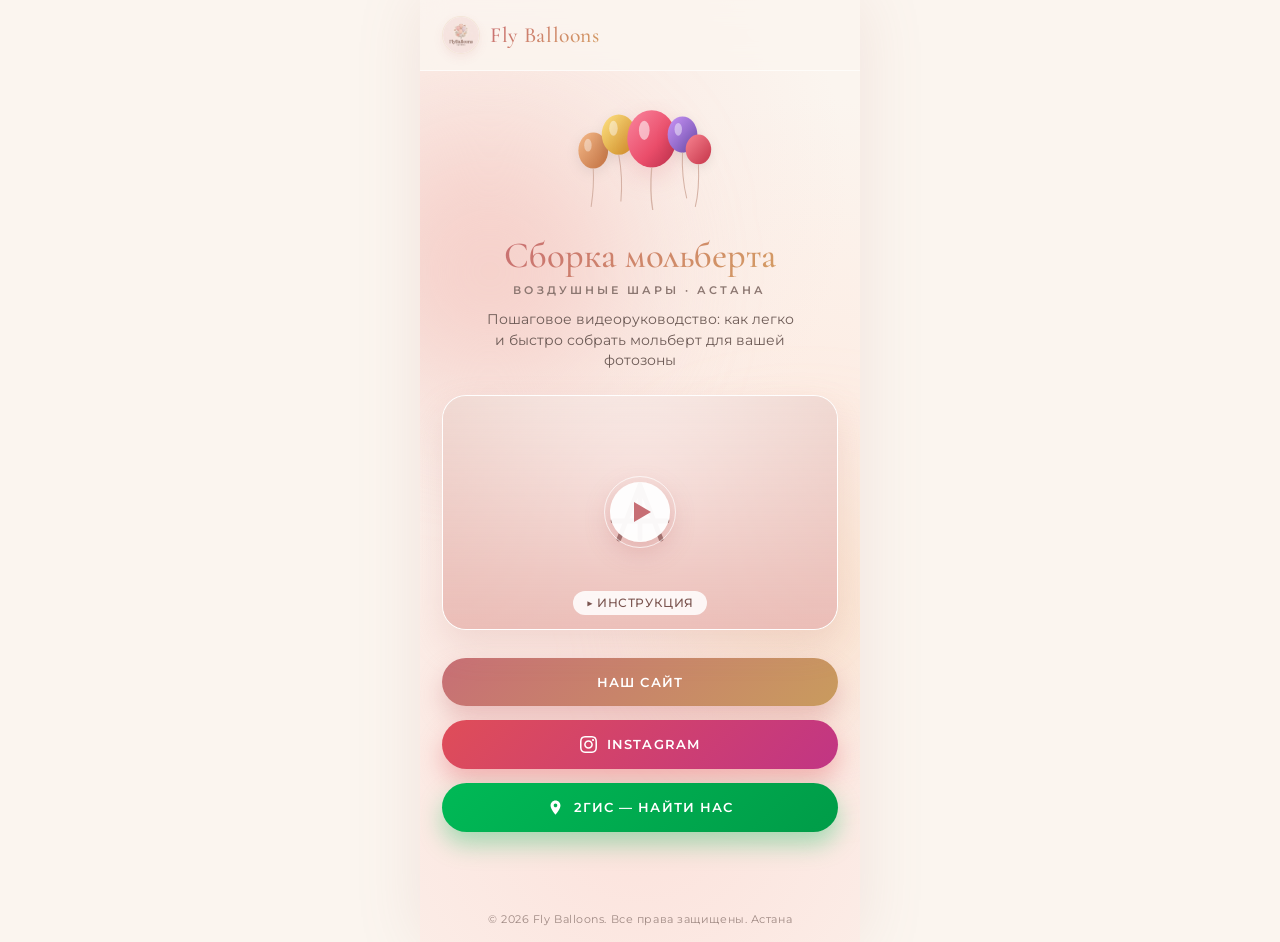
==== Gaid/index.html @ ce56273e "Add Gaid site for GitHub Pages Co-authored-by: Copilot <223556219+Copilot@users.noreply.github.com>" ====
<!DOCTYPE html>
<html lang="ru">
<head>
  <meta charset="UTF-8" />
  <meta name="viewport" content="width=device-width, initial-scale=1.0, maximum-scale=1.0, user-scalable=no" />
  <title>Fly Balloons — Сборка мольберта | Астана</title>

  <!-- Google Fonts: Cormorant Garamond (Luxury Serif) + Montserrat / Inter (Clean Sans) -->
  <link rel="preconnect" href="https://fonts.googleapis.com">
  <link rel="preconnect" href="https://fonts.gstatic.com" crossorigin>
  <link href="https://fonts.googleapis.com/css2?family=Cormorant+Garamond:ital,wght@0,400;0,500;0,600;1,400&family=Montserrat:wght@300;400;500;600&display=swap" rel="stylesheet">

  <style>
    :root {
      --bg-cream: #fbf5ef;
      --bg-blush: #f8dfdc;
      --bg-peach: #fcebe4;
      --text-dark: #3e3230;
      --text-muted: #8c7771;
      --gold-gradient: linear-gradient(135deg, #c96f72 0%, #d49c63 100%);
      --btn-primary: linear-gradient(135deg, #c76f75 0%, #c99b5e 100%);
      --btn-insta: linear-gradient(135deg, #df4d58 0%, #c13584 100%);
      --btn-gis: linear-gradient(135deg, #00b956 0%, #009c48 100%);
      --card-glass: rgba(255, 255, 255, 0.55);
      --card-border: rgba(255, 255, 255, 0.85);
      --shadow-soft: 0 14px 30px rgba(199, 111, 117, 0.18);
    }

    * {
      box-sizing: border-box;
      margin: 0;
      padding: 0;
      -webkit-tap-highlight-color: transparent;
    }

    body {
      font-family: 'Montserrat', sans-serif;
      background-color: var(--bg-cream);
      color: var(--text-dark);
      min-height: 100vh;
      display: flex;
      justify-content: center;
      align-items: flex-start;
      overflow-x: hidden;
    }

    /* Outer Wrapper for Smartphone Canvas (Fluid on mobile, centered frame on desktop) */
    .mobile-screen {
      width: 100%;
      max-width: 440px;
      min-height: 100vh;
      position: relative;
      background: radial-gradient(circle at 10% 20%, #fae5df 0%, transparent 45%),
                  radial-gradient(circle at 90% 45%, #fdece3 0%, transparent 50%),
                  radial-gradient(circle at 50% 85%, #fce2dc 0%, #fbf5ef 60%);
      background-color: var(--bg-cream);
      box-shadow: 0 0 60px rgba(180, 130, 120, 0.15);
      display: flex;
      flex-direction: column;
      overflow: hidden;
    }

    /* Ambient Floating Glow Blobs */
    .glow-blob {
      position: absolute;
      border-radius: 50%;
      filter: blur(65px);
      pointer-events: none;
      z-index: 0;
    }
    .blob-1 {
      width: 260px;
      height: 260px;
      background: rgba(243, 196, 190, 0.65);
      top: 15%;
      left: -60px;
    }
    .blob-2 {
      width: 220px;
      height: 220px;
      background: rgba(247, 218, 187, 0.55);
      bottom: 25%;
      right: -50px;
    }

    /* HEADER */
    header {
      position: sticky;
      top: 0;
      z-index: 50;
      display: flex;
      align-items: center;
      justify-content: space-between;
      padding: 16px 22px;
      background: rgba(251, 245, 239, 0.85);
      backdrop-filter: blur(12px);
      -webkit-backdrop-filter: blur(12px);
      border-bottom: 1px solid rgba(255, 255, 255, 0.6);
    }

    .brand-logo {
      display: flex;
      align-items: center;
      gap: 10px;
      text-decoration: none;
    }

    /* Balloon Icon matching reference badge */
    .logo-badge {
      width: 38px;
      height: 38px;
      border-radius: 50%;
      background: #fff;
      border: 1px solid rgba(212, 156, 99, 0.25);
      display: flex;
      align-items: center;
      justify-content: center;
      box-shadow: 0 4px 10px rgba(201, 111, 114, 0.1);
    }

    .logo-badge img {
      width: 100%;
      height: 100%;
      object-fit: cover;
      border-radius: 50%;
    }

    .brand-name {
      font-family: 'Cormorant Garamond', serif;
      font-size: 1.35rem;
      font-weight: 500;
      background: var(--gold-gradient);
      -webkit-background-clip: text;
      -webkit-text-fill-color: transparent;
      letter-spacing: 0.03em;
    }

    /* MAIN CONTENT */
    main {
      position: relative;
      z-index: 10;
      padding: 24px 22px 40px;
      display: flex;
      flex-direction: column;
      align-items: center;
      flex: 1;
    }

    /* Balloon Bouquet Hero Illustration */
    .hero-art {
      width: 170px;
      height: 120px;
      margin: 4px 0 16px;
      display: flex;
      justify-content: center;
      align-items: center;
      animation: floatEffect 4.5s ease-in-out infinite;
    }

    @keyframes floatEffect {
      0%, 100% { transform: translateY(0); }
      50% { transform: translateY(-7px); }
    }

    /* TYPOGRAPHY */
    .hero-title {
      font-family: 'Cormorant Garamond', serif;
      font-size: 2.3rem;
      line-height: 1.15;
      font-weight: 500;
      text-align: center;
      background: var(--gold-gradient);
      -webkit-background-clip: text;
      -webkit-text-fill-color: transparent;
      margin-bottom: 6px;
    }

    .hero-subtitle {
      font-size: 0.68rem;
      font-weight: 600;
      letter-spacing: 0.28em;
      text-transform: uppercase;
      color: var(--text-muted);
      text-align: center;
      margin-bottom: 12px;
    }

    .hero-desc {
      font-size: 0.88rem;
      line-height: 1.45;
      color: #6d5b56;
      text-align: center;
      max-width: 310px;
      margin-bottom: 24px;
      font-weight: 400;
    }

    /* VIDEO PREVIEW CARD */
    .video-card {
      width: 100%;
      aspect-ratio: 16 / 9.5;
      background: #fdfaf7;
      border-radius: 24px;
      border: 1px solid var(--card-border);
      box-shadow: 0 16px 35px rgba(206, 142, 138, 0.22);
      overflow: hidden;
      position: relative;
      cursor: pointer;
      margin-bottom: 28px;
      display: flex;
      align-items: center;
      justify-content: center;
    }

    .video-poster {
      position: absolute;
      inset: 0;
      background: linear-gradient(180deg, rgba(247, 222, 215, 0.45) 0%, rgba(235, 185, 179, 0.85) 100%),
                  radial-gradient(circle at 50% 40%, #ffffff 0%, #ebd7d1 85%);
      display: flex;
      flex-direction: column;
      align-items: center;
      justify-content: center;
      gap: 12px;
    }

    /* Easel silhouette mockup */
    .easel-graphic {
      width: 72px;
      height: 72px;
      opacity: 0.85;
      stroke: #8d625e;
      fill: none;
    }

    .play-btn-pulse {
      position: absolute;
      width: 60px;
      height: 60px;
      border-radius: 50%;
      background: rgba(255, 255, 255, 0.95);
      box-shadow: 0 8px 24px rgba(199, 111, 117, 0.35);
      display: flex;
      align-items: center;
      justify-content: center;
      transition: transform 0.25s ease;
    }

    .play-btn-pulse::before {
      content: '';
      position: absolute;
      inset: -6px;
      border-radius: 50%;
      border: 1.5px solid rgba(255, 255, 255, 0.7);
      animation: pulseRing 2s cubic-bezier(0.2, 0.8, 0.4, 1) infinite;
    }

    @keyframes pulseRing {
      0% { transform: scale(0.9); opacity: 1; }
      100% { transform: scale(1.4); opacity: 0; }
    }

    .play-icon {
      width: 0;
      height: 0;
      border-top: 10px solid transparent;
      border-bottom: 10px solid transparent;
      border-left: 17px solid #c76f75;
      margin-left: 4px;
    }

    .video-tag {
      position: absolute;
      bottom: 14px;
      padding: 5px 13px;
      background: rgba(255, 255, 255, 0.85);
      backdrop-filter: blur(6px);
      border-radius: 20px;
      font-size: 0.72rem;
      font-weight: 500;
      color: #7a544f;
      letter-spacing: 0.05em;
    }

    /* ACTION BUTTONS (STACKED PILLS) */
    .actions-stack {
      width: 100%;
      display: flex;
      flex-direction: column;
      gap: 14px;
      margin-bottom: 24px;
    }

    .pill-btn {
      width: 100%;
      padding: 16px 20px;
      border-radius: 9999px;
      font-size: 0.82rem;
      font-weight: 600;
      letter-spacing: 0.08em;
      text-transform: uppercase;
      text-decoration: none;
      color: #ffffff;
      display: flex;
      align-items: center;
      justify-content: center;
      gap: 10px;
      border: none;
      cursor: pointer;
      box-shadow: var(--shadow-soft);
      transition: transform 0.2s ease, box-shadow 0.2s ease;
    }

    .pill-btn:active {
      transform: scale(0.975);
    }

    .pill-btn.primary {
      background: var(--btn-primary);
      box-shadow: 0 12px 25px rgba(201, 111, 117, 0.35);
    }

    .pill-btn.insta {
      background: var(--btn-insta);
      box-shadow: 0 12px 25px rgba(223, 77, 88, 0.35);
    }

    .pill-btn.gis {
      background: var(--btn-gis);
      box-shadow: 0 12px 25px rgba(0, 185, 86, 0.35);
    }

    .pill-btn svg {
      width: 17px;
      height: 17px;
      fill: currentColor;
    }

    /* FOOTER */
    footer {
      padding: 16px;
      text-align: center;
      font-size: 0.7rem;
      color: #9f8983;
      letter-spacing: 0.05em;
    }

    /* VIDEO MODAL (POPUP) */
    .modal-overlay {
      position: fixed;
      inset: 0;
      background: rgba(43, 30, 28, 0.75);
      backdrop-filter: blur(8px);
      z-index: 100;
      display: none;
      align-items: center;
      justify-content: center;
      padding: 20px;
      opacity: 0;
      transition: opacity 0.3s ease;
    }

    .modal-overlay.active {
      display: flex;
      opacity: 1;
    }

    .modal-content {
      width: 100%;
      max-width: 480px;
      background: #000;
      border-radius: 20px;
      overflow: hidden;
      position: relative;
      box-shadow: 0 20px 40px rgba(0,0,0,0.4);
    }

    .modal-close {
      position: absolute;
      top: 12px;
      right: 12px;
      width: 34px;
      height: 34px;
      border-radius: 50%;
      background: rgba(255,255,255,0.3);
      border: none;
      color: #fff;
      font-size: 1.2rem;
      display: flex;
      align-items: center;
      justify-content: center;
      cursor: pointer;
      z-index: 10;
    }

    .video-wrapper {
      position: relative;
      padding-bottom: 56.25%;
      height: 0;
    }

    .video-wrapper iframe, .video-wrapper video {
      position: absolute;
      top: 0;
      left: 0;
      width: 100%;
      height: 100%;
    }

  </style>
</head>
<body>

  <!-- MOBILE SMARTPHONE SCREEN CONTAINER -->
  <div class="mobile-screen">
    <!-- Ambient Blur Spheres -->
    <div class="glow-blob blob-1"></div>
    <div class="glow-blob blob-2"></div>

    <!-- HEADER BAR -->
    <header>
      <a href="#" class="brand-logo">
        <div class="logo-badge">
          <img src="logo.jpg" alt="Логотип FlyBalloons Astana">
        </div>
        <span class="brand-name">Fly Balloons</span>
      </a>
    </header>

    <!-- MAIN VIEW -->
    <main>
      <!-- Central Balloon Illustration Cluster (From Reference Art) -->
      <div class="hero-art">
        <svg viewBox="0 0 160 110" width="100%" height="100%" fill="none" xmlns="http://www.w3.org/2000/svg">
          <!-- Balloon 1 (Peach/Gold Left) -->
          <g transform="translate(18, 25)">
            <ellipse cx="18" cy="22" rx="14" ry="17" fill="url(#ballGold)" filter="drop-shadow(0 4px 6px rgba(0,0,0,0.08))"/>
            <ellipse cx="13" cy="17" rx="3.5" ry="6" fill="rgba(255,255,255,0.4)"/>
            <path d="M18 39 Q19 55 16 75" stroke="#d5b2a5" stroke-width="1"/>
          </g>
          <!-- Balloon 2 (Golden Top-Left) -->
          <g transform="translate(42, 10)">
            <ellipse cx="18" cy="22" rx="16" ry="19" fill="url(#ballYellow)" filter="drop-shadow(0 4px 6px rgba(0,0,0,0.08))"/>
            <ellipse cx="13" cy="16" rx="4" ry="7" fill="rgba(255,255,255,0.45)"/>
            <path d="M18 41 Q22 62 20 85" stroke="#d5b2a5" stroke-width="1"/>
          </g>
          <!-- Balloon 3 (Center Vivid Pink) -->
          <g transform="translate(68, 8)">
            <ellipse cx="23" cy="28" rx="23" ry="27" fill="url(#ballPink)" filter="drop-shadow(0 8px 12px rgba(220,90,110,0.22))"/>
            <ellipse cx="16" cy="20" rx="5" ry="9" fill="rgba(255,255,255,0.55)"/>
            <path d="M23 55 Q21 78 24 95" stroke="#d5b2a5" stroke-width="1.2"/>
          </g>
          <!-- Balloon 4 (Soft Lilac Right) -->
          <g transform="translate(104, 12)">
            <ellipse cx="16" cy="20" rx="14" ry="17" fill="url(#ballLilac)" filter="drop-shadow(0 4px 6px rgba(0,0,0,0.08))"/>
            <ellipse cx="12" cy="15" rx="3.5" ry="6" fill="rgba(255,255,255,0.45)"/>
            <path d="M16 37 Q15 60 20 80" stroke="#d5b2a5" stroke-width="1"/>
          </g>
          <!-- Balloon 5 (Baby Pink Far-Right) -->
          <g transform="translate(122, 30)">
            <ellipse cx="13" cy="16" rx="12" ry="14" fill="url(#ballRose)" filter="drop-shadow(0 3px 5px rgba(0,0,0,0.08))"/>
            <path d="M13 30 Q14 55 10 70" stroke="#d5b2a5" stroke-width="1"/>
          </g>

          <!-- Gradient Definitions -->
          <defs>
            <linearGradient id="ballPink" x1="0%" y1="0%" x2="100%" y2="100%">
              <stop offset="0%" stop-color="#fa869f"/>
              <stop offset="60%" stop-color="#ea4d6a"/>
              <stop offset="100%" stop-color="#b82d49"/>
            </linearGradient>
            <linearGradient id="ballYellow" x1="0%" y1="0%" x2="100%" y2="100%">
              <stop offset="0%" stop-color="#ffe386"/>
              <stop offset="80%" stop-color="#d69b32"/>
            </linearGradient>
            <linearGradient id="ballGold" x1="0%" y1="0%" x2="100%" y2="100%">
              <stop offset="0%" stop-color="#f5ba8a"/>
              <stop offset="80%" stop-color="#cb7e4e"/>
            </linearGradient>
            <linearGradient id="ballLilac" x1="0%" y1="0%" x2="100%" y2="100%">
              <stop offset="0%" stop-color="#c995f7"/>
              <stop offset="80%" stop-color="#7d59b8"/>
            </linearGradient>
            <linearGradient id="ballRose" x1="0%" y1="0%" x2="100%" y2="100%">
              <stop offset="0%" stop-color="#f88390"/>
              <stop offset="80%" stop-color="#cf4457"/>
            </linearGradient>
          </defs>
        </svg>
      </div>

      <!-- Typography -->
      <h1 class="hero-title">Сборка мольберта</h1>
      <p class="hero-subtitle">ВОЗДУШНЫЕ ШАРЫ · АСТАНА</p>
      <p class="hero-desc">Пошаговое видеоруководство: как легко и быстро собрать мольберт для вашей фотозоны</p>

      <!-- Video Mockup / Central Player -->
      <div class="video-card" id="openVideo">
        <div class="video-poster">
          <!-- Easel Illustration Outline -->
          <svg class="easel-graphic" viewBox="0 0 24 24">
            <path d="M12 3L5 21M12 3L19 21M12 3V21M3 15H21" stroke-width="1.6" stroke-linecap="round"/>
          </svg>
          <div class="play-btn-pulse">
            <div class="play-icon"></div>
          </div>
          <span class="video-tag">▶ ИНСТРУКЦИЯ</span>
        </div>
      </div>

      <!-- Action Buttons Stack (Exact Reference Pill Styling) -->
      <div class="actions-stack">
        <!-- 1. Website -->
        <a href="https://flyballons.netlify.app/" target="_blank" rel="noopener noreferrer" class="pill-btn primary">
          Наш сайт
        </a>

        <!-- 2. Instagram Direct -->
        <a href="https://www.instagram.com/flyballoons_astana" target="_blank" rel="noopener noreferrer" class="pill-btn insta">
          <svg viewBox="0 0 24 24"><path d="M12 2.163c3.204 0 3.584.012 4.85.07 3.252.148 4.771 1.691 4.919 4.919.058 1.265.069 1.645.069 4.849 0 3.205-.012 3.584-.069 4.849-.149 3.225-1.664 4.771-4.919 4.919-1.266.058-1.644.07-4.85.07-3.204 0-3.584-.012-4.849-.07-3.26-.149-4.771-1.699-4.919-4.92-.058-1.265-.07-1.644-.07-4.849 0-3.204.013-3.583.07-4.849.149-3.227 1.664-4.771 4.919-4.919 1.266-.057 1.645-.069 4.849-.069zm0-2.163c-3.259 0-3.667.014-4.947.072-4.358.2-6.78 2.618-6.98 6.98-.059 1.281-.073 1.689-.073 4.948 0 3.259.014 3.668.072 4.948.2 4.358 2.618 6.78 6.98 6.98 1.281.058 1.689.072 4.948.072 3.259 0 3.668-.014 4.948-.072 4.354-.2 6.782-2.618 6.979-6.98.059-1.28.073-1.689.073-4.948 0-3.259-.014-3.667-.072-4.947-.196-4.354-2.617-6.78-6.979-6.98-1.281-.059-1.69-.073-4.949-.073zm0 5.838c-3.403 0-6.162 2.759-6.162 6.162s2.759 6.163 6.162 6.163 6.162-2.759 6.162-6.163c0-3.403-2.759-6.162-6.162-6.162zm0 10.162c-2.209 0-4-1.79-4-4 0-2.209 1.791-4 4-4s4 1.791 4 4c0 2.21-1.791 4-4 4zm6.406-11.845c-.796 0-1.441.645-1.441 1.44s.645 1.44 1.441 1.44c.795 0 1.439-.645 1.439-1.44s-.644-1.44-1.439-1.44z"/></svg>
          Instagram
        </a>

        <!-- 3. 2GIS Navigation -->
        <a href="https://2gis.kz/astana/firm/70000001081279382" target="_blank" rel="noopener noreferrer" class="pill-btn gis">
          <svg viewBox="0 0 24 24"><path d="M12 2C8.13 2 5 5.13 5 9c0 5.25 7 13 7 13s7-7.75 7-13c0-3.87-3.13-7-7-7zm0 9.5c-1.38 0-2.5-1.12-2.5-2.5s1.12-2.5 2.5-2.5 2.5 1.12 2.5 2.5-1.12 2.5-2.5 2.5z"/></svg>
          2ГИС — Найти нас
        </a>
      </div>

    </main>

    <!-- FOOTER -->
    <footer>
      © 2026 Fly Balloons. Все права защищены. Астана
    </footer>
  </div>

  <!-- VIDEO MODAL POPUP -->
  <div class="modal-overlay" id="videoModal">
    <div class="modal-content">
      <button class="modal-close" id="closeModal">✕</button>
      <div class="video-wrapper">
        <iframe
          id="ytPlayer"
          src="https://www.youtube.com/embed/dQw4w9WgXcQ?enablejsapi=1"
          title="Инструкция по сборке мольберта"
          frameborder="0"
          allow="accelerometer; autoplay; clipboard-write; encrypted-media; gyroscope; picture-in-picture"
          allowfullscreen>
        </iframe>
      </div>
    </div>
  </div>

  <script>
    // Modal Open & Close logic
    const modal = document.getElementById('videoModal');
    const openBtn = document.getElementById('openVideo');
    const closeBtn = document.getElementById('closeModal');
    const iframe = document.getElementById('ytPlayer');

    function openModal() {
      modal.classList.add('active');
    }

    function closeModalFunc() {
      modal.classList.remove('active');
      // Stop playback by clearing src temporarily
      const src = iframe.src;
      iframe.src = '';
      iframe.src = src;
    }

    openBtn.addEventListener('click', openModal);
    closeBtn.addEventListener('click', closeModalFunc);
    modal.addEventListener('click', (e) => {
      if (e.target === modal) closeModalFunc();
    });

  </script>
</body>
</html>
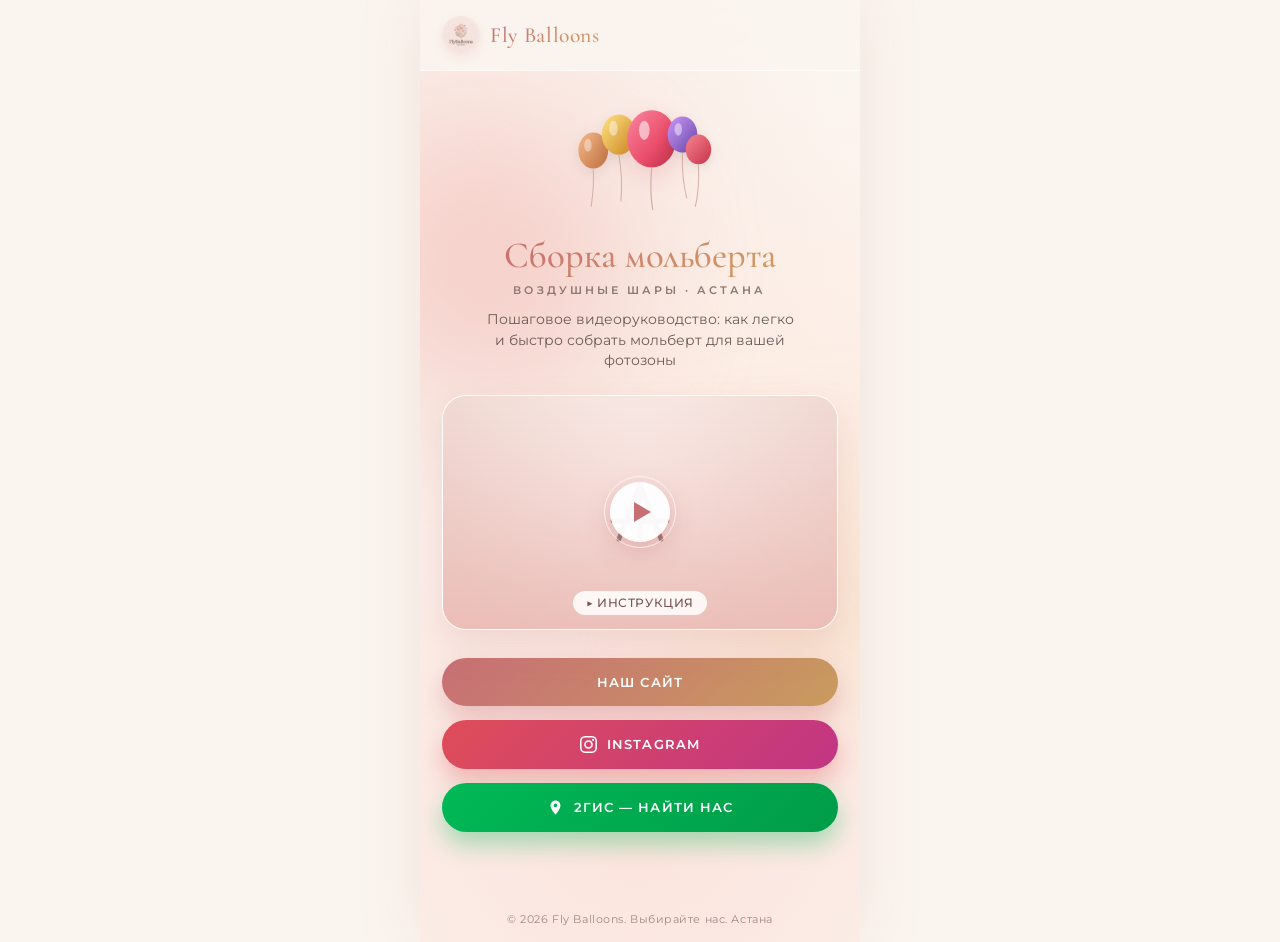
==== commit 360b198b: "Update guide video and footer text" ====
--- a/Gaid/index.html
+++ b/Gaid/index.html
@@ -532,7 +532,7 @@
 
     <!-- FOOTER -->
     <footer>
-      © 2026 Fly Balloons. Все права защищены. Астана
+      © 2026 Fly Balloons. Выбирайте нас. Астана
     </footer>
   </div>
 
@@ -543,7 +543,7 @@
       <div class="video-wrapper">
         <iframe
           id="ytPlayer"
-          src="https://www.youtube.com/embed/dQw4w9WgXcQ?enablejsapi=1"
+          src="https://www.youtube.com/watch?v=GowfvVJpps4"
           title="Инструкция по сборке мольберта"
           frameborder="0"
           allow="accelerometer; autoplay; clipboard-write; encrypted-media; gyroscope; picture-in-picture"
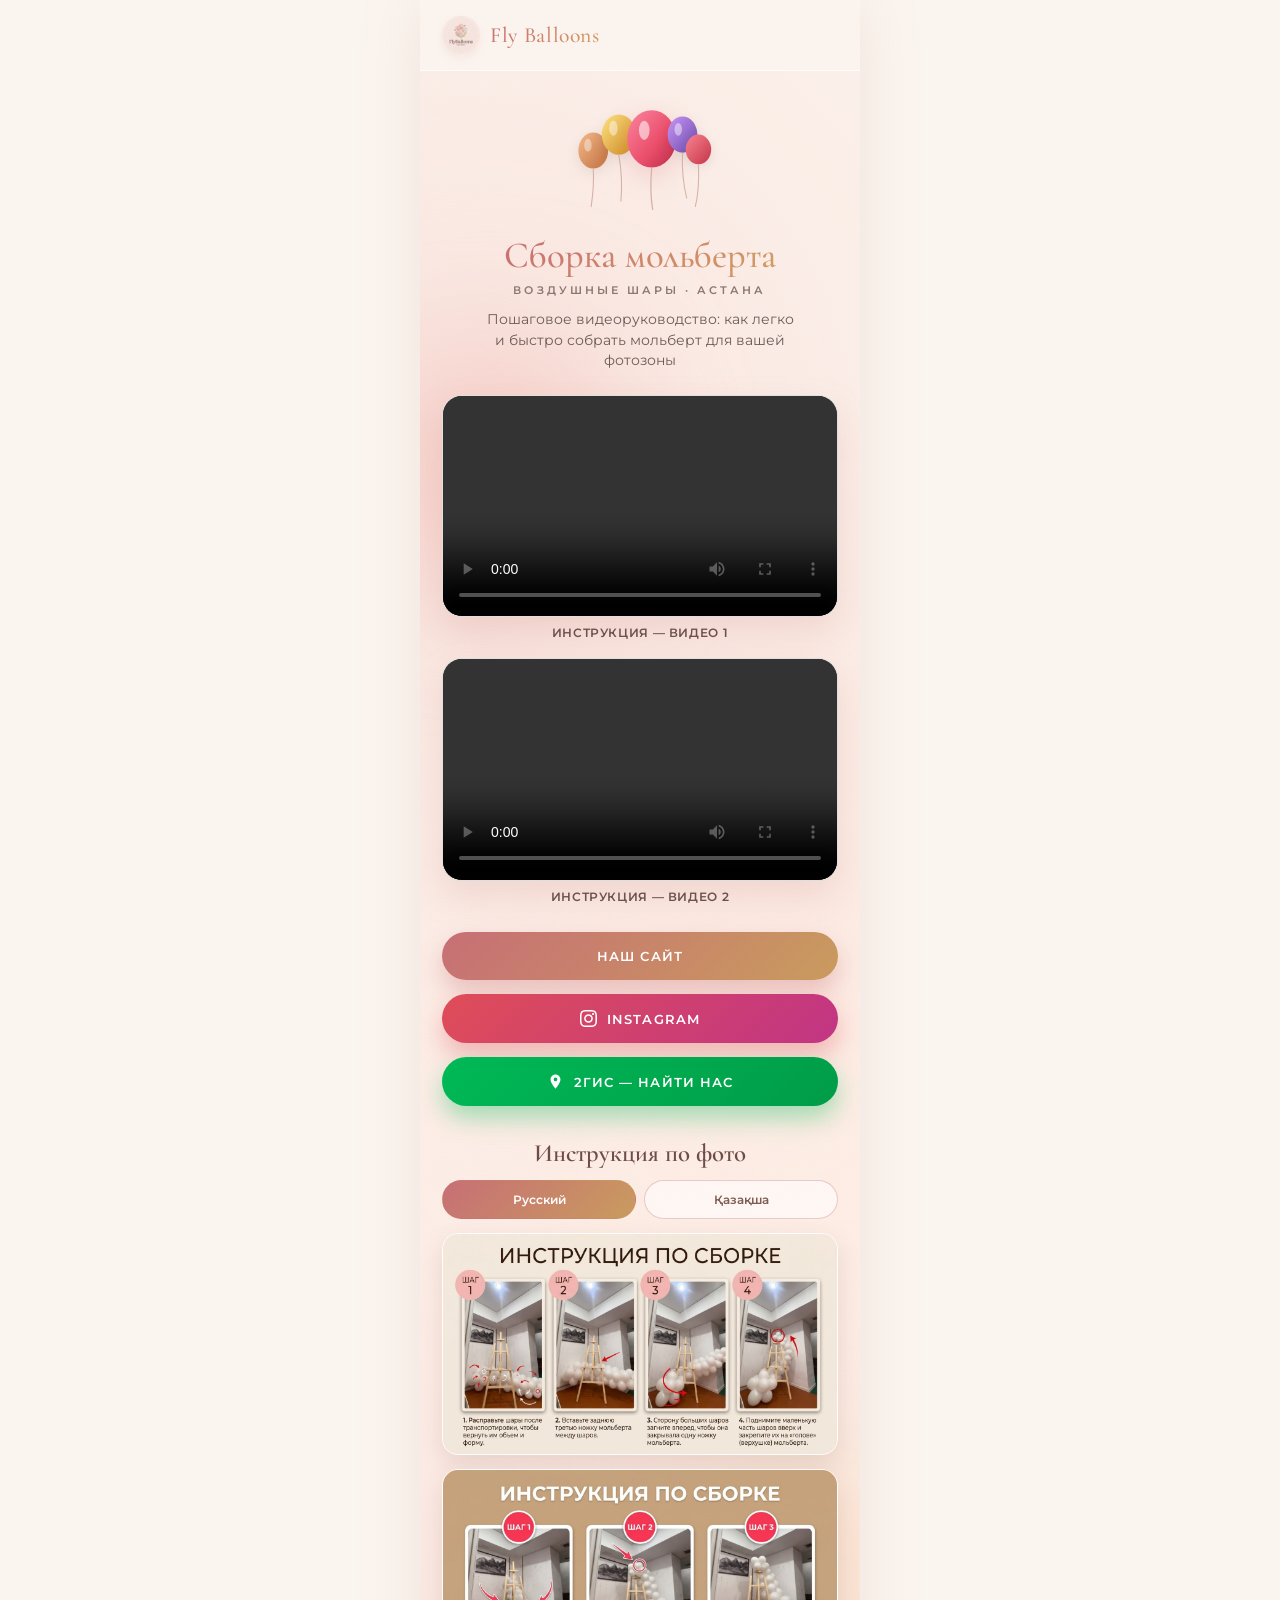
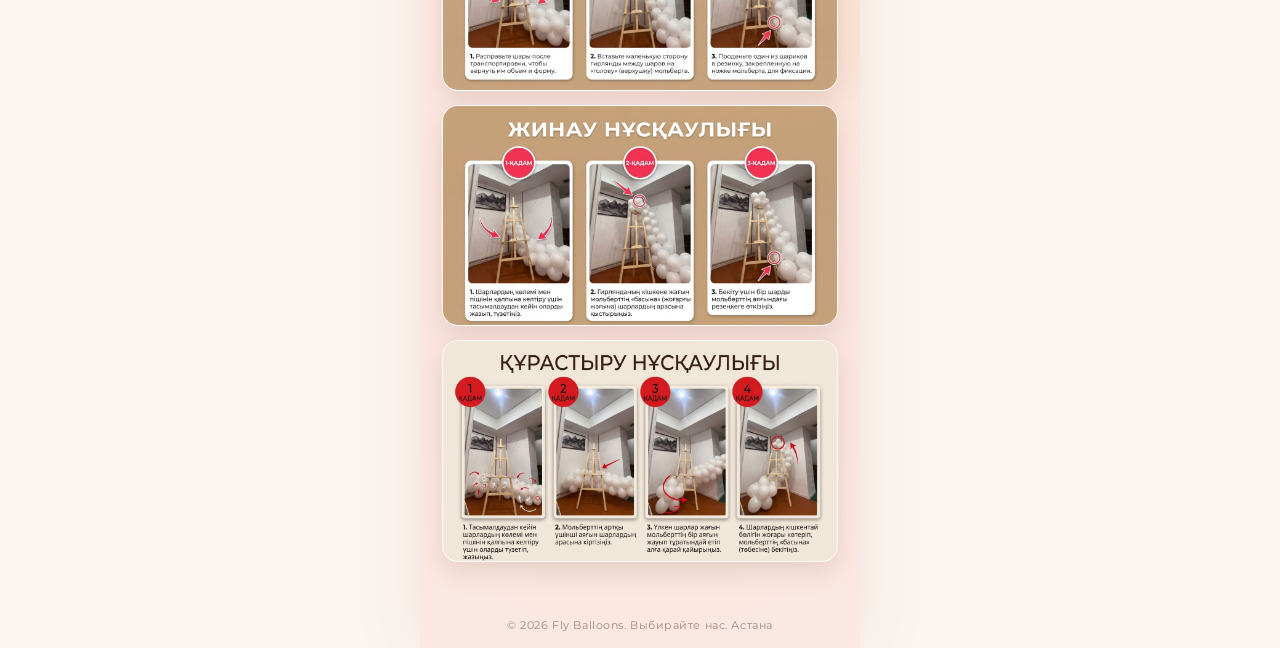
==== commit adf043b8: "Add local videos and bilingual instructions Replace the YouTube guide with two local videos and add " ====
--- a/Gaid/index.html
+++ b/Gaid/index.html
@@ -212,6 +212,38 @@
       justify-content: center;
     }
 
+    .video-gallery {
+      width: 100%;
+      display: grid;
+      gap: 18px;
+      margin-bottom: 28px;
+    }
+
+    .video-item {
+      display: grid;
+      gap: 8px;
+    }
+
+    .video-item video {
+      width: 100%;
+      aspect-ratio: 16 / 9;
+      display: block;
+      object-fit: cover;
+      background: #2f2523;
+      border: 1px solid var(--card-border);
+      border-radius: 20px;
+      box-shadow: 0 16px 35px rgba(206, 142, 138, 0.22);
+    }
+
+    .video-item-title {
+      font-size: 0.78rem;
+      font-weight: 600;
+      color: #6d514c;
+      text-align: center;
+      letter-spacing: 0.05em;
+      text-transform: uppercase;
+    }
+
     .video-poster {
       position: absolute;
       inset: 0;
@@ -334,6 +366,58 @@
       width: 17px;
       height: 17px;
       fill: currentColor;
+    }
+
+    .instructions {
+      width: 100%;
+      margin-top: 8px;
+    }
+
+    .instructions-title {
+      margin-bottom: 12px;
+      font-family: 'Cormorant Garamond', serif;
+      font-size: 1.55rem;
+      font-weight: 600;
+      color: #6f4c47;
+      text-align: center;
+    }
+
+    .language-switcher {
+      display: flex;
+      gap: 8px;
+      margin-bottom: 14px;
+    }
+
+    .language-btn {
+      flex: 1;
+      padding: 11px 8px;
+      border: 1px solid rgba(201, 111, 117, 0.35);
+      border-radius: 9999px;
+      background: rgba(255, 255, 255, 0.55);
+      color: #805c56;
+      font: inherit;
+      font-size: 0.75rem;
+      font-weight: 600;
+      cursor: pointer;
+    }
+
+    .language-btn.active {
+      background: var(--btn-primary);
+      border-color: transparent;
+      color: #fff;
+    }
+
+    .instruction-images {
+      display: grid;
+      gap: 14px;
+    }
+
+    .instruction-images img {
+      width: 100%;
+      display: block;
+      border-radius: 16px;
+      border: 1px solid var(--card-border);
+      box-shadow: 0 10px 24px rgba(130, 86, 76, 0.16);
     }
 
     /* FOOTER */
@@ -494,17 +578,21 @@
       <p class="hero-subtitle">ВОЗДУШНЫЕ ШАРЫ · АСТАНА</p>
       <p class="hero-desc">Пошаговое видеоруководство: как легко и быстро собрать мольберт для вашей фотозоны</p>
 
-      <!-- Video Mockup / Central Player -->
-      <div class="video-card" id="openVideo">
-        <div class="video-poster">
-          <!-- Easel Illustration Outline -->
-          <svg class="easel-graphic" viewBox="0 0 24 24">
-            <path d="M12 3L5 21M12 3L19 21M12 3V21M3 15H21" stroke-width="1.6" stroke-linecap="round"/>
-          </svg>
-          <div class="play-btn-pulse">
-            <div class="play-icon"></div>
-          </div>
-          <span class="video-tag">▶ ИНСТРУКЦИЯ</span>
+      <!-- Local instruction videos -->
+      <div class="video-gallery">
+        <div class="video-item">
+          <video controls playsinline preload="metadata">
+            <source src="instruction-video-1.MOV" type="video/quicktime">
+            Ваш браузер не поддерживает воспроизведение видео.
+          </video>
+          <span class="video-item-title">Инструкция — видео 1</span>
+        </div>
+        <div class="video-item">
+          <video controls playsinline preload="metadata">
+            <source src="instruction-video-2.MOV" type="video/quicktime">
+            Ваш браузер не поддерживает воспроизведение видео.
+          </video>
+          <span class="video-item-title">Инструкция — видео 2</span>
         </div>
       </div>
 
@@ -528,6 +616,21 @@
         </a>
       </div>
 
+      <!-- Instructions by language -->
+      <section class="instructions" aria-labelledby="instructionsTitle">
+        <h2 class="instructions-title" id="instructionsTitle">Инструкция по фото</h2>
+        <div class="language-switcher" role="group" aria-label="Выбор языка инструкции">
+          <button class="language-btn active" type="button" data-language="ru" aria-pressed="true">Русский</button>
+          <button class="language-btn" type="button" data-language="kk" aria-pressed="false">Қазақша</button>
+        </div>
+        <div class="instruction-images" id="instructionImages">
+          <img src="instruction-ru-1.jpeg" alt="Русская инструкция, шаги 1–4" data-language-image="ru">
+          <img src="instruction-ru-2.jpeg" alt="Русская инструкция, шаги 1–3" data-language-image="ru">
+          <img src="instruction-kk-1.jpeg" alt="Қазақша нұсқаулық, 1–3 қадам" data-language-image="kk" hidden>
+          <img src="instruction-kk-2.jpeg" alt="Қазақша нұсқаулық, 1–4 қадам" data-language-image="kk" hidden>
+        </div>
+      </section>
+
     </main>
 
     <!-- FOOTER -->
@@ -536,48 +639,23 @@
     </footer>
   </div>
 
-  <!-- VIDEO MODAL POPUP -->
-  <div class="modal-overlay" id="videoModal">
-    <div class="modal-content">
-      <button class="modal-close" id="closeModal">✕</button>
-      <div class="video-wrapper">
-        <iframe
-          id="ytPlayer"
-          src="https://www.youtube.com/watch?v=GowfvVJpps4"
-          title="Инструкция по сборке мольберта"
-          frameborder="0"
-          allow="accelerometer; autoplay; clipboard-write; encrypted-media; gyroscope; picture-in-picture"
-          allowfullscreen>
-        </iframe>
-      </div>
-    </div>
-  </div>
-
   <script>
-    // Modal Open & Close logic
-    const modal = document.getElementById('videoModal');
-    const openBtn = document.getElementById('openVideo');
-    const closeBtn = document.getElementById('closeModal');
-    const iframe = document.getElementById('ytPlayer');
-
-    function openModal() {
-      modal.classList.add('active');
-    }
-
-    function closeModalFunc() {
-      modal.classList.remove('active');
-      // Stop playback by clearing src temporarily
-      const src = iframe.src;
-      iframe.src = '';
-      iframe.src = src;
-    }
-
-    openBtn.addEventListener('click', openModal);
-    closeBtn.addEventListener('click', closeModalFunc);
-    modal.addEventListener('click', (e) => {
-      if (e.target === modal) closeModalFunc();
+    const languageButtons = document.querySelectorAll('.language-btn');
+    const instructionImages = document.querySelectorAll('[data-language-image]');
+
+    languageButtons.forEach((button) => {
+      button.addEventListener('click', () => {
+        const language = button.dataset.language;
+        languageButtons.forEach((item) => {
+          const isActive = item === button;
+          item.classList.toggle('active', isActive);
+          item.setAttribute('aria-pressed', String(isActive));
+        });
+        instructionImages.forEach((image) => {
+          image.hidden = image.dataset.languageImage !== language;
+        });
+      });
     });
-
   </script>
 </body>
 </html>
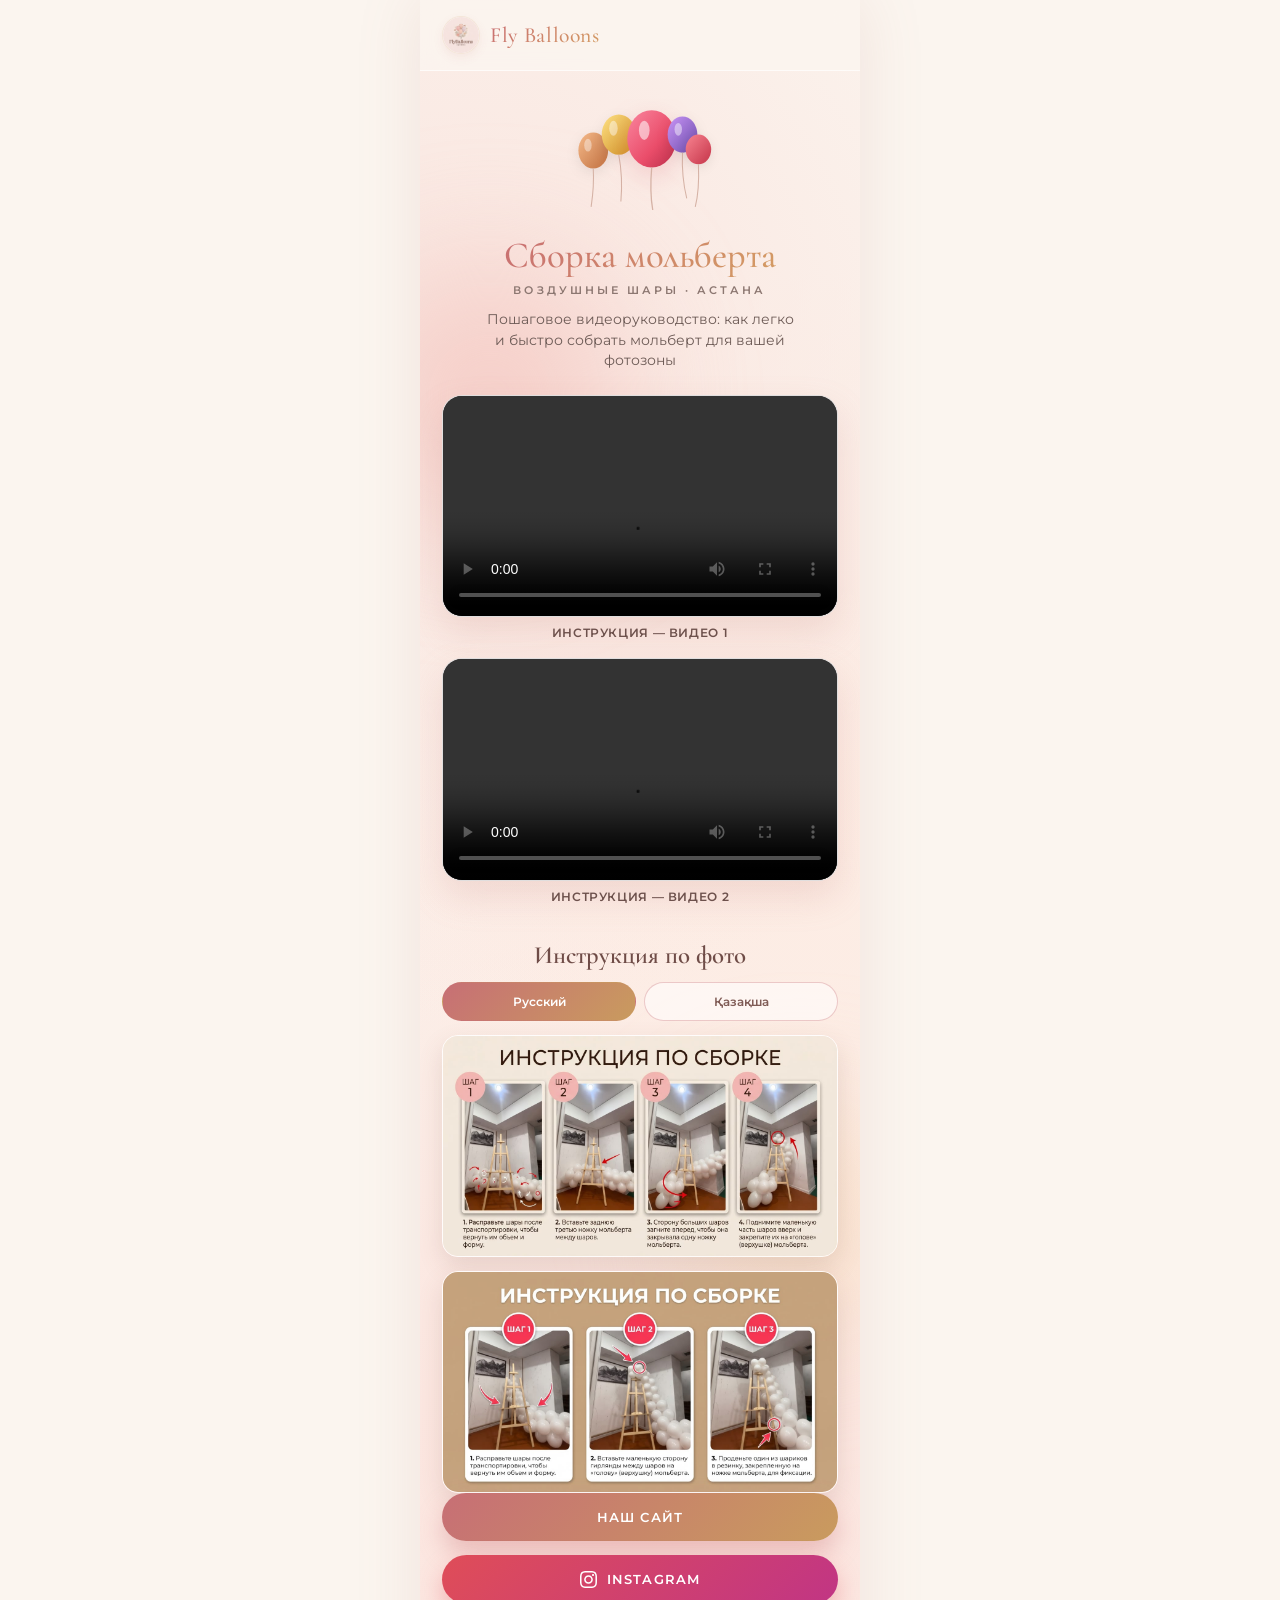
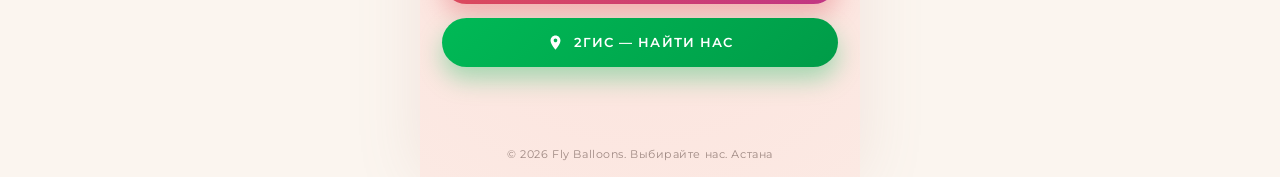
==== commit 226a3744: "Fix video playback and instruction language switching Use browser-compatible MP4 videos, place photo" ====
--- a/Gaid/index.html
+++ b/Gaid/index.html
@@ -217,6 +217,7 @@
       display: grid;
       gap: 18px;
       margin-bottom: 28px;
+      order: 1;
     }
 
     .video-item {
@@ -321,6 +322,7 @@
       flex-direction: column;
       gap: 14px;
       margin-bottom: 24px;
+      order: 3;
     }
 
     .pill-btn {
@@ -371,6 +373,7 @@
     .instructions {
       width: 100%;
       margin-top: 8px;
+      order: 2;
     }
 
     .instructions-title {
@@ -418,6 +421,10 @@
       border-radius: 16px;
       border: 1px solid var(--card-border);
       box-shadow: 0 10px 24px rgba(130, 86, 76, 0.16);
+    }
+
+    .instruction-images img[hidden] {
+      display: none;
     }
 
     /* FOOTER */
@@ -582,14 +589,14 @@
       <div class="video-gallery">
         <div class="video-item">
           <video controls playsinline preload="metadata">
-            <source src="instruction-video-1.MOV" type="video/quicktime">
+            <source src="instruction-video-1.mp4" type="video/mp4">
             Ваш браузер не поддерживает воспроизведение видео.
           </video>
           <span class="video-item-title">Инструкция — видео 1</span>
         </div>
         <div class="video-item">
           <video controls playsinline preload="metadata">
-            <source src="instruction-video-2.MOV" type="video/quicktime">
+            <source src="instruction-video-2.mp4" type="video/mp4">
             Ваш браузер не поддерживает воспроизведение видео.
           </video>
           <span class="video-item-title">Инструкция — видео 2</span>
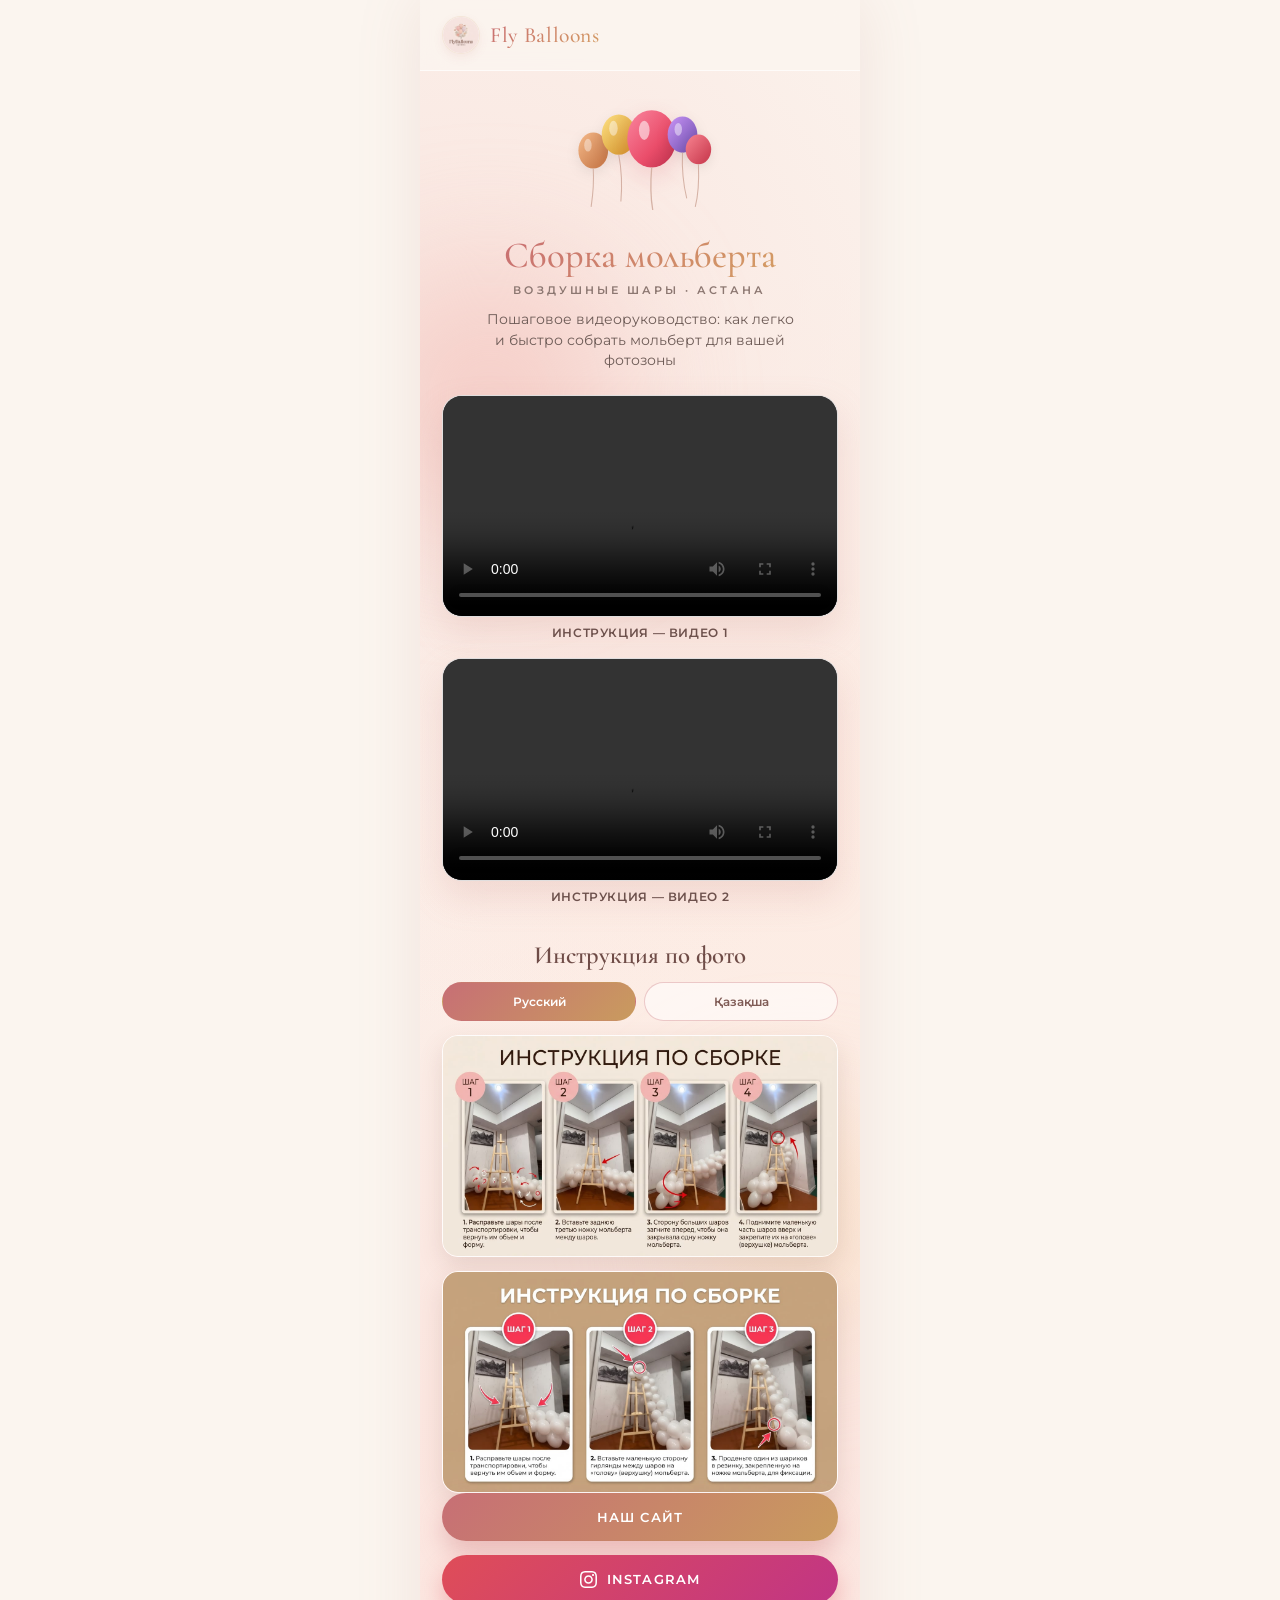
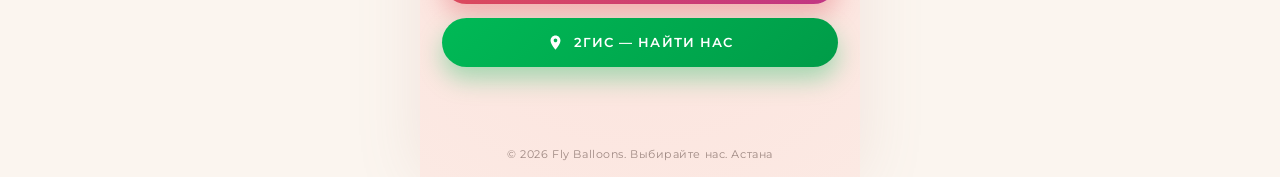
==== commit 169c16a1: "Fix video compatibility and enlarge instructions Re-encode videos for browser playback and add a cli" ====
--- a/Gaid/index.html
+++ b/Gaid/index.html
@@ -421,10 +421,49 @@
       border-radius: 16px;
       border: 1px solid var(--card-border);
       box-shadow: 0 10px 24px rgba(130, 86, 76, 0.16);
+      cursor: zoom-in;
     }
 
     .instruction-images img[hidden] {
       display: none;
+    }
+
+    .image-modal {
+      position: fixed;
+      inset: 0;
+      z-index: 120;
+      display: none;
+      align-items: center;
+      justify-content: center;
+      padding: 18px;
+      background: rgba(43, 30, 28, 0.88);
+    }
+
+    .image-modal.active {
+      display: flex;
+    }
+
+    .image-modal img {
+      max-width: 100%;
+      max-height: 92vh;
+      object-fit: contain;
+      border-radius: 10px;
+      box-shadow: 0 20px 50px rgba(0, 0, 0, 0.4);
+      cursor: zoom-out;
+    }
+
+    .image-modal-close {
+      position: absolute;
+      top: 14px;
+      right: 14px;
+      width: 38px;
+      height: 38px;
+      border: none;
+      border-radius: 50%;
+      background: rgba(255, 255, 255, 0.25);
+      color: #fff;
+      font-size: 1.4rem;
+      cursor: pointer;
     }
 
     /* FOOTER */
@@ -646,9 +685,17 @@
     </footer>
   </div>
 
-  <script>
-    const languageButtons = document.querySelectorAll('.language-btn');
-    const instructionImages = document.querySelectorAll('[data-language-image]');
+    <div class="image-modal" id="imageModal" role="dialog" aria-modal="true" aria-label="Увеличенная инструкция">
+      <button class="image-modal-close" id="closeImageModal" type="button" aria-label="Закрыть">✕</button>
+      <img id="expandedInstruction" alt="">
+    </div>
+
+    <script>
+      const languageButtons = document.querySelectorAll('.language-btn');
+      const instructionImages = document.querySelectorAll('[data-language-image]');
+      const imageModal = document.getElementById('imageModal');
+      const expandedInstruction = document.getElementById('expandedInstruction');
+      const closeImageModal = document.getElementById('closeImageModal');
 
     languageButtons.forEach((button) => {
       button.addEventListener('click', () => {
@@ -663,6 +710,30 @@
         });
       });
     });
+
+    function closeExpandedInstruction() {
+      imageModal.classList.remove('active');
+      expandedInstruction.removeAttribute('src');
+    }
+
+    instructionImages.forEach((image) => {
+      image.addEventListener('click', () => {
+        expandedInstruction.src = image.src;
+        expandedInstruction.alt = image.alt;
+        imageModal.classList.add('active');
+      });
+    });
+
+    closeImageModal.addEventListener('click', closeExpandedInstruction);
+    imageModal.addEventListener('click', (event) => {
+      if (event.target === imageModal || event.target === expandedInstruction) {
+        closeExpandedInstruction();
+      }
+    });
+
+    document.addEventListener('keydown', (event) => {
+      if (event.key === 'Escape') closeExpandedInstruction();
+    });
   </script>
 </body>
 </html>
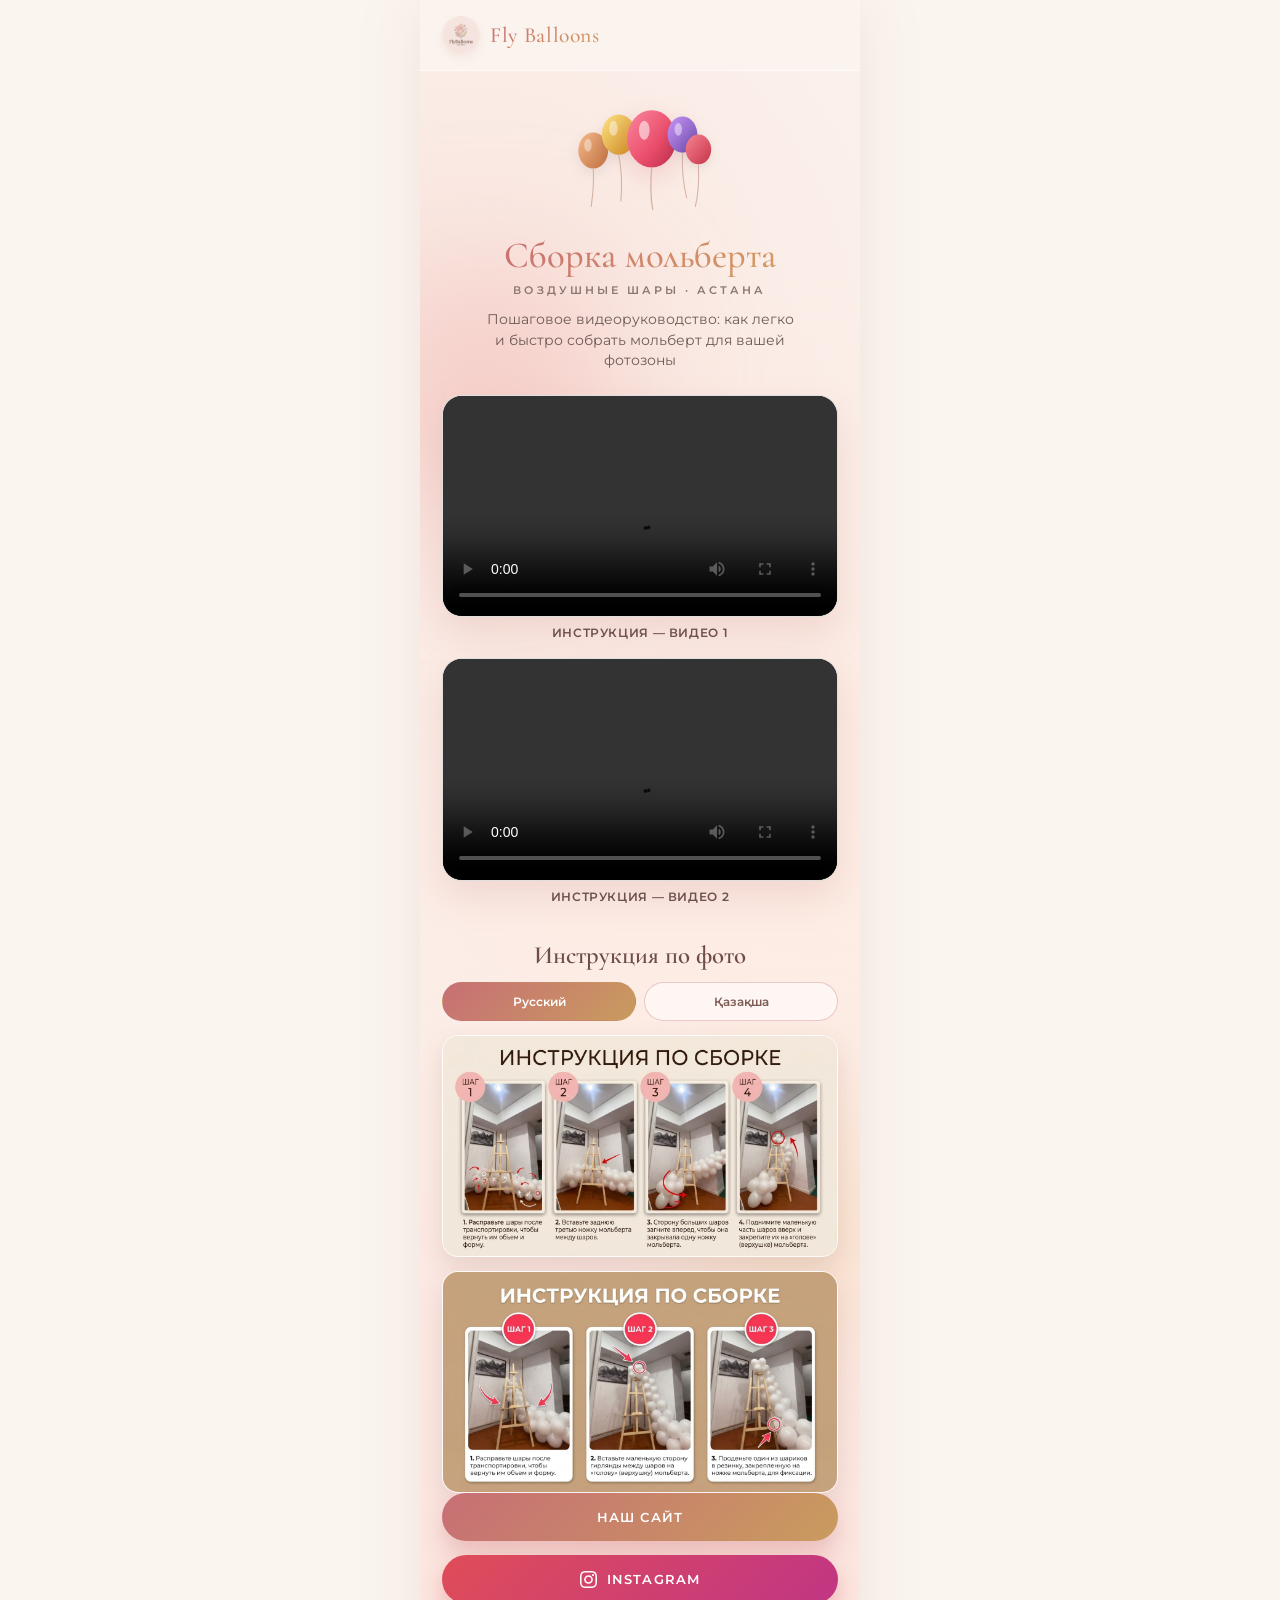
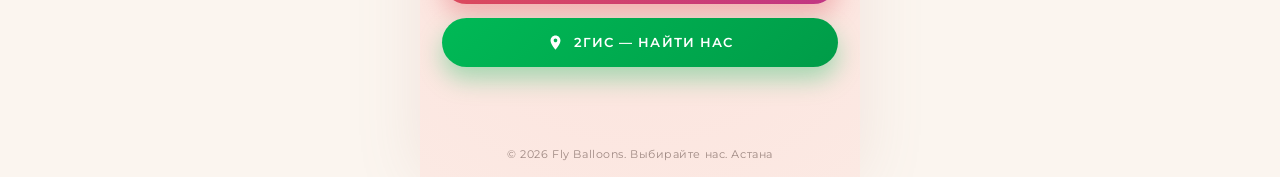
==== commit 81ef318a: "Fix HDR video color rendering Convert the videos to standard SDR color metadata and explicitly disab" ====
--- a/Gaid/index.html
+++ b/Gaid/index.html
@@ -230,6 +230,7 @@
       aspect-ratio: 16 / 9;
       display: block;
       object-fit: cover;
+      filter: none;
       background: #2f2523;
       border: 1px solid var(--card-border);
       border-radius: 20px;
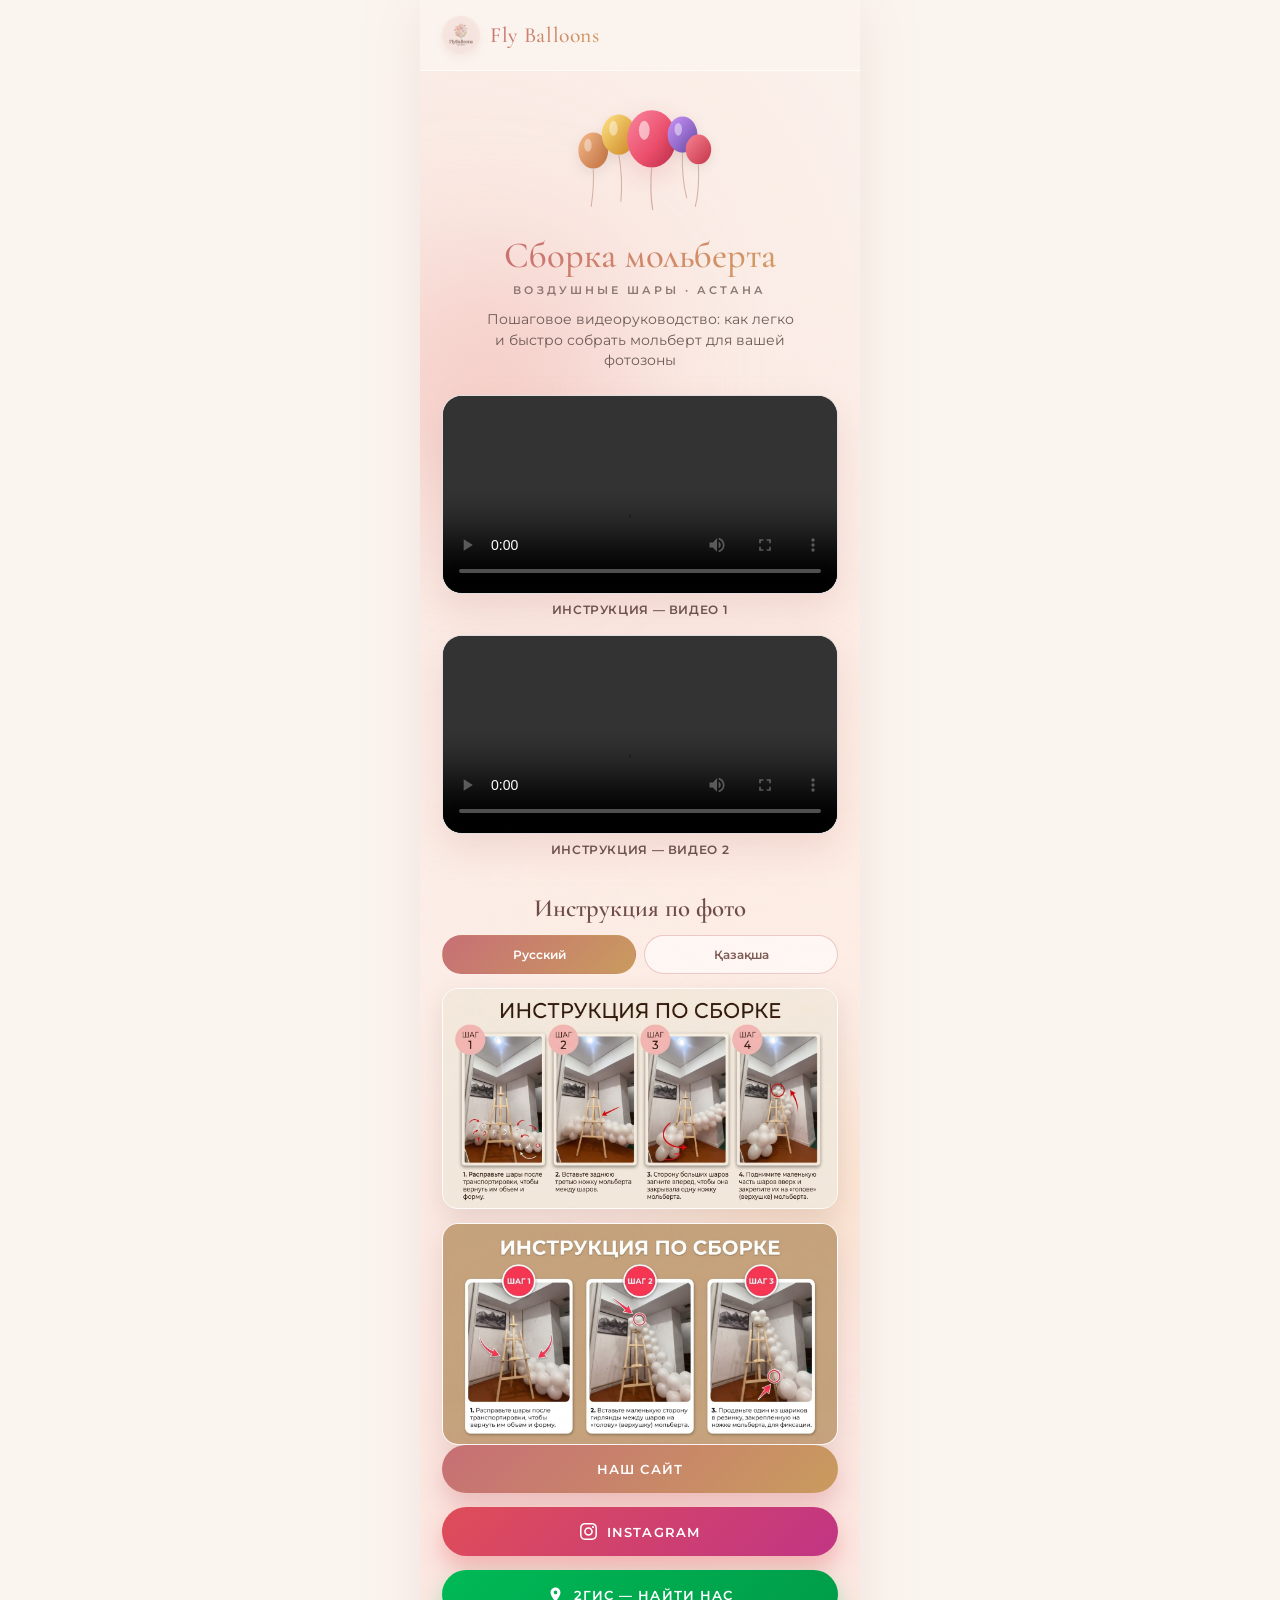
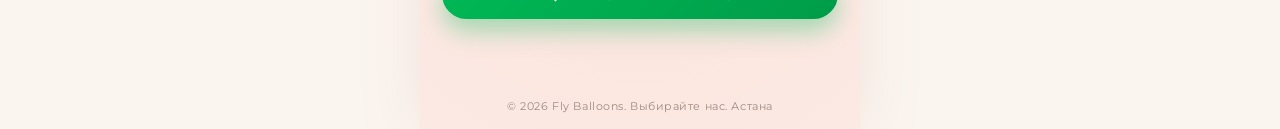
==== commit 117b7997: "Replace videos and preserve fullscreen framing Use the updated instruction videos with SDR playback " ====
--- a/Gaid/index.html
+++ b/Gaid/index.html
@@ -227,14 +227,35 @@
 
     .video-item video {
       width: 100%;
-      aspect-ratio: 16 / 9;
+      height: auto;
+      max-height: 78vh;
       display: block;
-      object-fit: cover;
+      object-fit: contain;
       filter: none;
       background: #2f2523;
       border: 1px solid var(--card-border);
       border-radius: 20px;
       box-shadow: 0 16px 35px rgba(206, 142, 138, 0.22);
+    }
+
+    .video-item video:fullscreen {
+      width: 100vw;
+      height: 100vh;
+      max-height: none;
+      object-fit: contain;
+      border: none;
+      border-radius: 0;
+      background: #000;
+    }
+
+    .video-item video:-webkit-full-screen {
+      width: 100vw;
+      height: 100vh;
+      max-height: none;
+      object-fit: contain;
+      border: none;
+      border-radius: 0;
+      background: #000;
     }
 
     .video-item-title {
